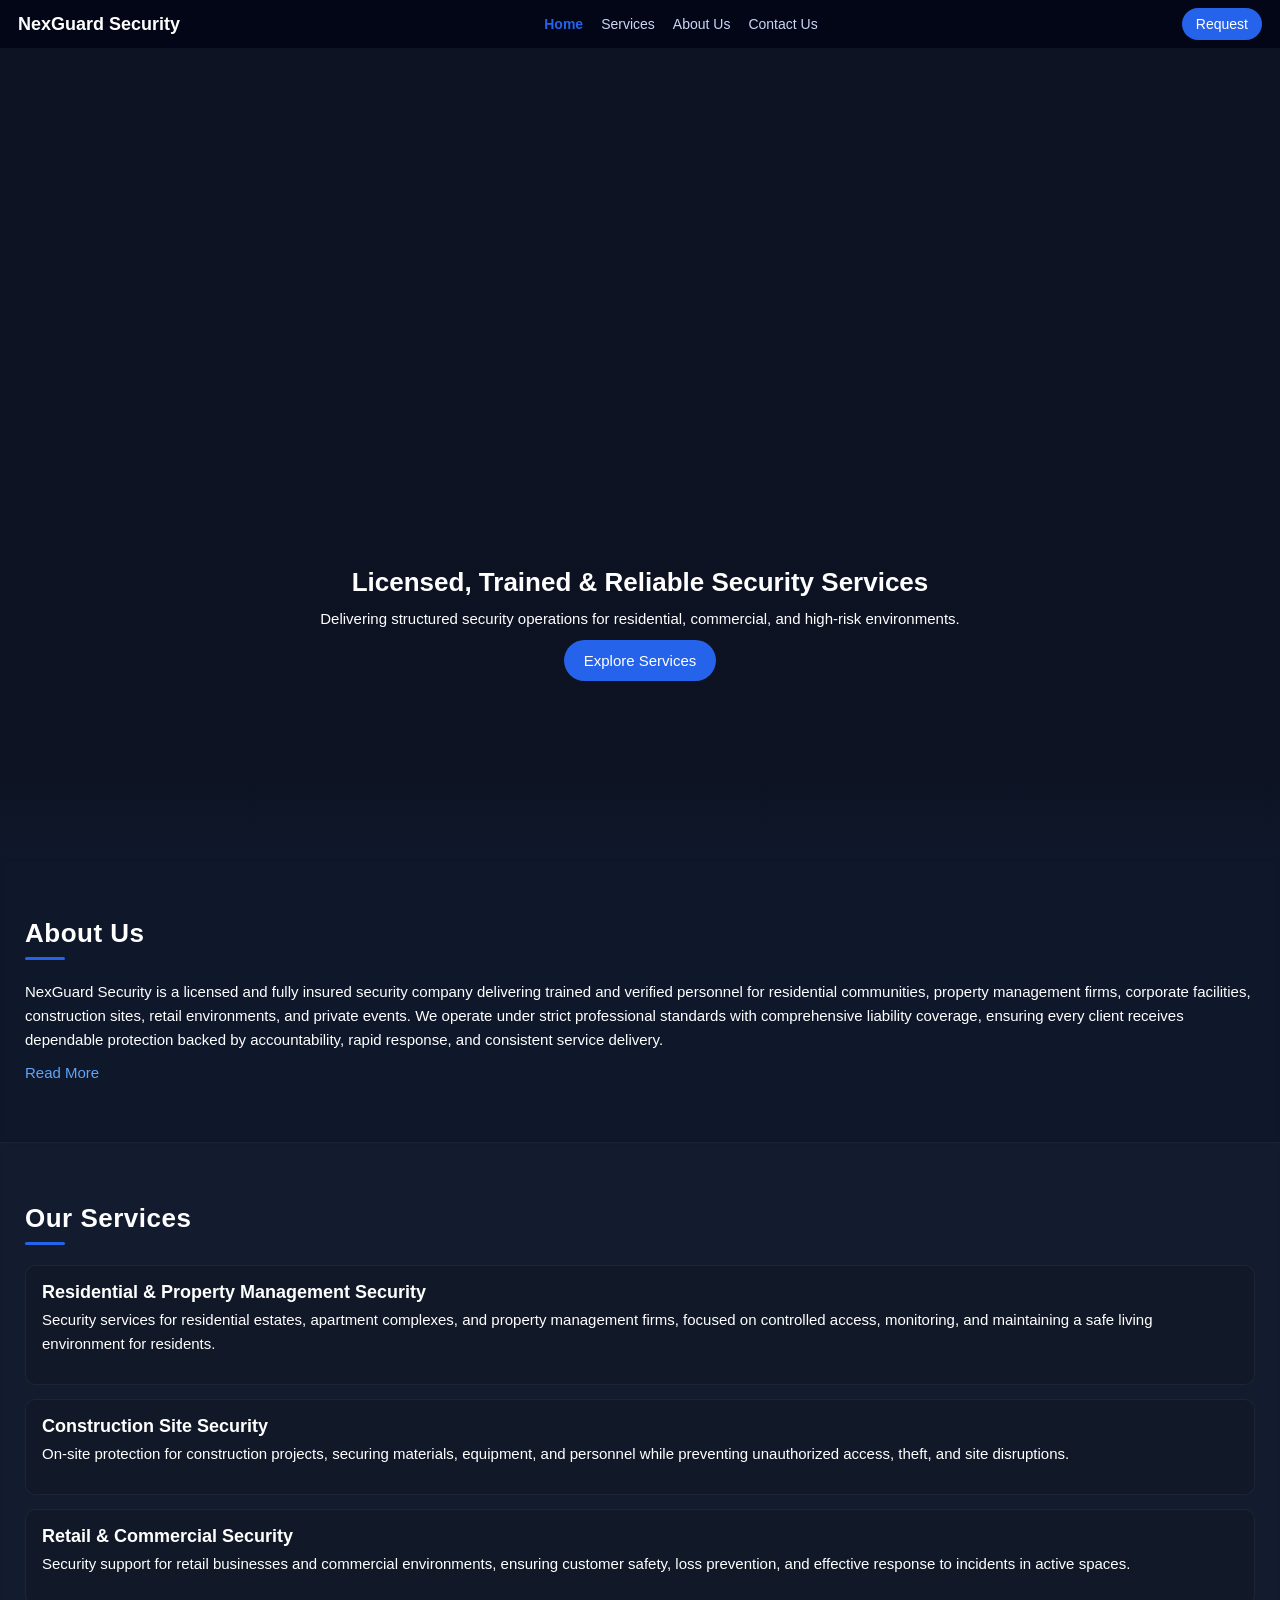
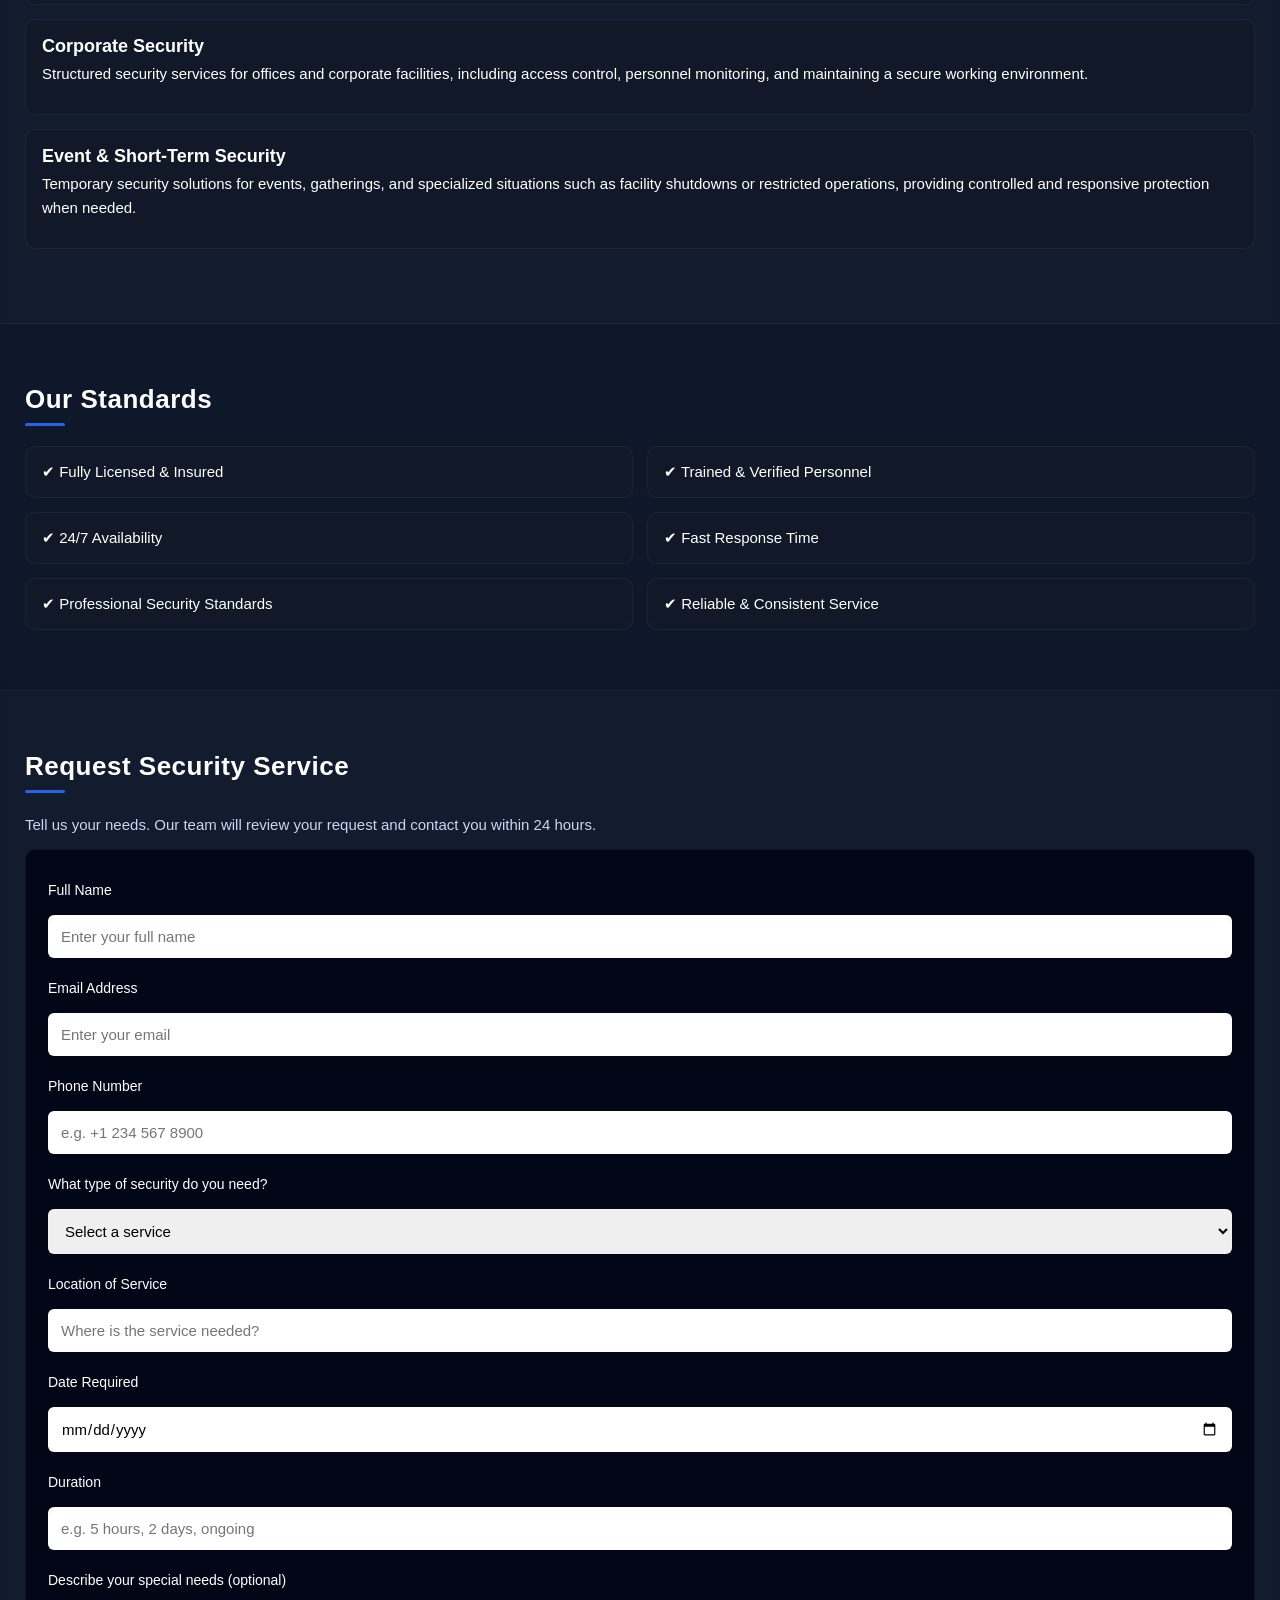
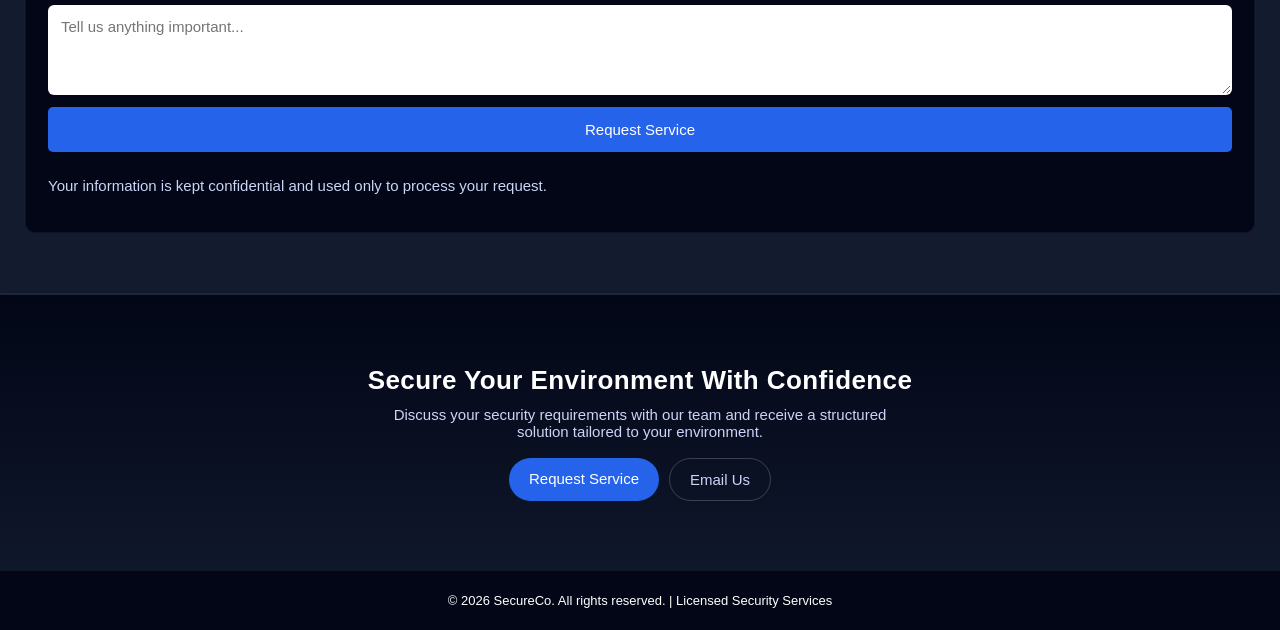
==== index.html @ 95b007ad "Add files via upload" ====
<!DOCTYPE html>
<html lang="en">
<head>
  <meta charset="UTF-8" />
  <meta name="viewport" content="width=device-width, initial-scale=1.0"/>
  <title>SecureCo</title>
  <link rel="stylesheet" href="style.css" />
</head>
<body>

  <!-- NAVBAR -->
  <nav>
    <div class="menu" id="menu-toggle">
      <span></span>
      <span></span>
      <span></span>
    </div>

    <div class="logo">NexGuard Security</div>

    <div class="nav-links" id="navLinks">
      <a href="#home">Home</a>
      <a href="#services">Services</a>
      <a href="#about">About Us</a>
      <a href="#contact">Contact Us</a>
    </div>

    <a href="#contact" class="nav-btn">Request</a>
  </nav>

  <!-- HERO -->
  <section class="hero" id="home">
    <div class="hero-content">
      <h1>Licensed, Trained & Reliable Security Services</h1>
      <p>Delivering structured security operations for residential, commercial, and high-risk environments.</p>
      <a href="#services" class="btn">Explore Services</a>
    </div>
  </section>

  <!-- ABOUT -->
  <section class="section" id="about">
    <h2>About Us</h2>
    <p>NexGuard Security is a licensed and fully insured security company delivering trained and verified personnel for residential communities, property management firms, corporate facilities, construction sites, retail environments, and private events. We operate under strict professional standards with comprehensive liability coverage, ensuring every client receives dependable protection backed by accountability, rapid response, and consistent service delivery.
    </p>
    <a href="about.html" class="link">Read More</a>
  </section>

  <!-- SERVICES -->
  <section class="section" id="services">
    <h2>Our Services</h2>

    <div class="card">
      <h3>Residential & Property Management Security</h3>
      <p>
      Security services for residential estates, apartment complexes, and property management firms, focused on controlled access, monitoring, and maintaining a safe living environment for residents.
      </p>
    </div>

    <div class="card">
      <h3>Construction Site Security</h3>
      <p>
      On-site protection for construction projects, securing materials, equipment, and personnel while preventing unauthorized access, theft, and site disruptions.
      </p>
    </div>

    <div class="card">
      <h3>Retail & Commercial Security</h3>
      <p>
      Security support for retail businesses and commercial environments, ensuring customer safety, loss prevention, and effective response to incidents in active spaces.
      </p>
    </div>

    <div class="card">
      <h3>Corporate Security</h3>
      <p>
      Structured security services for offices and corporate facilities, including access control, personnel monitoring, and maintaining a secure working environment.
      </p>
    </div>

    <div class="card">
      <h3>Event & Short-Term Security</h3>
      <p>
      Temporary security solutions for events, gatherings, and specialized situations such as facility shutdowns or restricted operations, providing controlled and responsive protection when needed.
      </p>
    </div>
</section>

  <!-- STANDARDS -->
<section class="section">
  <h2>Our Standards</h2>

  <div class="trust-grid">
    <div class="trust-item">✔ Fully Licensed & Insured</div>
    <div class="trust-item">✔ Trained & Verified Personnel</div>
    <div class="trust-item">✔ 24/7 Availability</div>
    <div class="trust-item">✔ Fast Response Time</div>
    <div class="trust-item">✔ Professional Security Standards</div>
    <div class="trust-item">✔ Reliable & Consistent Service</div>
  </div>
</section>

  <!-- CONTACT -->
 <section class="section" id="contact">
  <h2>Request Security Service</h2>
  <p class="form-intro">
    Tell us your needs. Our team will review your request and contact you within 24 hours.
  </p>

  <form name="contact" method="POST" data-netlify="true">

    <!-- BASIC INFO -->
    <label>Full Name</label>
    <input type="text" name="name" placeholder="Enter your full name" required>

    <label>Email Address</label>
    <input type="email" name="email" placeholder="Enter your email" required>

    <label>Phone Number</label>
    <input type="tel" name="phone" placeholder="e.g. +1 234 567 8900">

    <!-- SERVICE TYPE -->
    <label>What type of security do you need?</label>
    <select name="service" required>
      <option value="">Select a service</option>
      <option>Residential & Property Management Security</option>
      <option>Construction Site Security</option>
      <option>Retail & Commercial Security</option>
      <option>Corporate Security</option>
      <option>Event & Short-Term Security</option>
    </select>

    <!-- DETAILS -->
    <label>Location of Service</label>
    <input type="text" name="location" placeholder="Where is the service needed?">

    <label>Date Required</label>
    <input type="date" name="date">

    <label>Duration</label>
    <input type="text" name="duration" placeholder="e.g. 5 hours, 2 days, ongoing">

    <!-- SPECIAL NEEDS -->
    <label>Describe your special needs (optional)</label>
    <textarea name="message" placeholder="Tell us anything important..."></textarea>

    <button type="submit">Request Service</button>
    <p class="form-intro" style="margin-top:10px;">
        Your information is kept confidential and used only to process your request.
    </p>

  </form>
</section>

<!-- PRE FOOTER CTA -->
<section class="cta-section">
  <h2>Secure Your Environment With Confidence</h2>
  <p>
    Discuss your security requirements with our team and receive a structured solution tailored to your environment.
  </p>

  <div class="cta-actions">
    <a href="#contact" class="btn">Request Service</a>
    <a href="mailto:your@email.com" class="cta-secondary">Email Us</a>
  </div>
</section>

  <!-- FOOTER -->
  <footer>
    <p>© 2026 SecureCo. All rights reserved. | Licensed Security Services</p>
  </footer>

<script src="script.js" defer></script>
</body>
</html>
---- style.css ----
html {
  scroll-behavior: smooth;
  font-size: clamp(14px, 1.8vw, 16px);
}

* {
  margin: 0;
  padding: 0;
  box-sizing: border-box;
  font-family: Arial, sans-serif;
}

body {
  background: #0f172a;
  color: #fff;
}

/* NAVBAR */
nav {
  position: sticky;
  top: 0;
  background: #020617;
  display: flex;
  justify-content: space-between;
  align-items: center;
  padding: 8px 18px;
  z-index: 1000;
}

.menu {
  display: none;
  flex-direction: column;
  gap: 5px;
  cursor: pointer;
  z-index: 1100;
}

.menu span {
  width: 25px;
  height: 2px;
  background: white;
  transition: 0.3s ease;
}

/* X animation */
.menu.active span:nth-child(1) {
  transform: rotate(45deg) translate(5px, 5px);
}

.menu.active span:nth-child(2) {
  opacity: 0;
}

.menu.active span:nth-child(3) {
  transform: rotate(-45deg) translate(5px, -5px);
}

/* when active */
.menu.open {
  transform: rotate(90deg);
}

.logo {
  font-weight: bold;
  font-size: clamp(14px, 2.5vw, 18px);
}

.nav-links {
  display: flex;
  gap: 18px;
}


.nav-links a {
  color: #cbd5f5;
  text-decoration: none;
  font-size: 14px;
  transition: 0.2s;
}

.nav-links a:hover {
  color: #fff;
}

.nav-links a.active {
  color: #2563eb;
  font-weight: 600;
}

@media (max-width: 768px) {

  .menu {
    display: flex;
    cursor: pointer;
  }

  .nav-links {
    display: none;
    position: absolute;
    top: 60px;
    left: 0;
    right: 0;
    background: #020617;
    flex-direction: column;
    padding: 15px;
    gap: 15px;
  }

  .nav-links.show {
    display: flex;
  }
}

.nav-btn {
  background: #2563eb;
  padding: clamp(5px, 1.5vw, 8px) clamp(10px, 3vw, 14px);
  border-radius: 20px;
  font-size: clamp(12px, 2.5vw, 14px);
  text-decoration: none;
  color: #fff;
}

/* HERO */
.hero {
  height: 90vh;
  background:
    linear-gradient(
      to bottom,
      rgba(0,0,0,0.2) 0%,
      rgba(0,0,0,0.2) 88%,
      #0f172a 100%
    ),
    url("images/hero.webp") center/cover no-repeat;
  background-position: center 70%;
  display: flex;
  align-items: flex-end;
  justify-content: center;
  text-align: center;
  padding: clamp(15px, 4vw, 25px);
  padding-bottom: clamp(40px, 10vw, 80px);
}

.hero-content {
  margin-bottom: clamp(40px, 12vh, 120px);
}

.hero h1 {
  font-size: clamp(20px, 5vw, 26px);
  margin-bottom: clamp(8px, 2vw, 12px);
}

.hero p {
  font-size: clamp(13px, 3.5vw, 15px);
  margin-bottom: clamp(20px, 4vw, 25px);
}

.btn {
  background: #2563eb;
  padding: clamp(8px, 2.5vw, 12px) clamp(14px, 4vw, 20px);
  border-radius: 25px;
  text-decoration: none;
  color: white;
  font-size: clamp(13px, 3vw, 15px);
}

/* SECTION */
.section {
  padding: clamp(40px, 8vw, 60px) clamp(15px, 4vw, 25px);
  border-bottom: 1px solid rgba(255,255,255,0.05);
  backdrop-filter: blur(2px);
}

.section:nth-child(even) {
  background: rgba(255,255,255,0.02);
}

.section h2 {
  font-size: clamp(20px, 5vw, 26px);
  margin-bottom: clamp(15px, 4vw, 20px);
  font-weight: 700;
  letter-spacing: 0.5px;
  position: relative;
}

.section h2::after {
  content: "";
  display: block;
  width: clamp(30px, 8vw, 40px);
  height: 3px;
  background: #2563eb;
  margin-top: 8px;
  border-radius: 2px;
}

.section p {
  font-size: clamp(13px, 3.5vw, 15px);
  margin-bottom: clamp(8px, 2vw, 12px);
  line-height: 1.6;
}

.link {
  color: #60a5fa;
  text-decoration: none;
  font-size: clamp(13px, 3vw, 15px);
}

/* CARDS */
.card {
  background: #111827;
  padding: clamp(12px, 3vw, 16px);
  border-radius: 10px;
  margin-bottom: clamp(10px, 3vw, 14px);
  border: 1px solid rgba(255,255,255,0.05);
}

.card h3 {
  margin-bottom: 5px;
  font-size: clamp(15px, 4vw, 18px);
}

/* TRUSY */

.trust-grid {
  display: grid;
  grid-template-columns: 1fr 1fr;
  gap: clamp(10px, 3vw, 14px);
}

.trust-item {
  background: #111827;
  padding: clamp(12px, 3vw, 16px);
  border-radius: 10px;
  border: 1px solid rgba(255,255,255,0.05);
  font-size: clamp(13px, 3.5vw, 15px);
}

.trust-item:hover {
  transform: translateY(-2px);
  transition: 0.2s ease;
}

/* FORM */
form {
  display: flex;
  flex-direction: column;
  gap: clamp(8px, 2vw, 12px);
  background: #020617;
  padding: clamp(15px, 4vw, 22px);
  border-radius: 10px;
  border: 1px solid rgba(255,255,255,0.05);
}

.form-intro {
  font-size: clamp(12px, 3vw, 14px);
  margin-bottom: clamp(15px, 4vw, 20px);
  color: #cbd5f5;
}

form label {
  font-size: clamp(12px, 3vw, 14px);
  margin-top: 10px;
}

form input,
form select,
form textarea {
  padding: clamp(8px, 2.5vw, 12px);
  border-radius: 6px;
  border: 1px solid rgba(255,255,255,0.1);
  margin-top: 5px;
  font-size: clamp(13px, 3vw, 15px);
  outline: none;
}

form textarea {
  min-height: clamp(70px, 15vw, 90px);
}

button {
  padding: clamp(10px, 3vw, 14px);
  border: none;
  background: #2563eb;
  color: white;
  border-radius: 5px;
  font-size: clamp(13px, 3vw, 15px);
}
button:hover {
  opacity: 0.9;
}

/*PRE FOOTER CTA*/
.cta-section {
  background: linear-gradient(180deg, #020617, #0f172a);
  text-align: center;
  padding: clamp(50px, 10vw, 70px) clamp(15px, 4vw, 25px);
  border-top: 1px solid rgba(255,255,255,0.06);
}

.cta-section h2 {
  font-size: clamp(20px, 5vw, 26px);
  margin-bottom: 10px;
  letter-spacing: 0.4px;
}

.cta-section p {
  max-width: 520px;
  margin: 0 auto 18px;
  font-size: clamp(13px, 3.5vw, 15px);
  color: #cbd5f5;
}

.cta-actions {
  display: flex;
  justify-content: center;
  gap: 10px;
  flex-wrap: wrap;
  margin-top: 5px;
}

.cta-secondary {
  border: 1px solid rgba(255,255,255,0.2);
  padding: clamp(8px, 2.5vw, 12px) clamp(14px, 4vw, 20px);
  border-radius: 25px;
  color: #cbd5f5;
  text-decoration: none;
  font-size: clamp(13px, 3vw, 15px);
}

.cta-secondary:hover {
  border-color: #2563eb;
  color: #fff;
}

/* FOOTER */
footer {
  text-align: center;
  padding: clamp(15px, 4vw, 22px);
  font-size: clamp(11px, 3vw, 13px);
  background: #020617;
}

/*ABOUT PAGE*/
.about-page {
  max-width: 900px;
  margin: auto;
  padding: clamp(20px, 5vw, 40px);
}
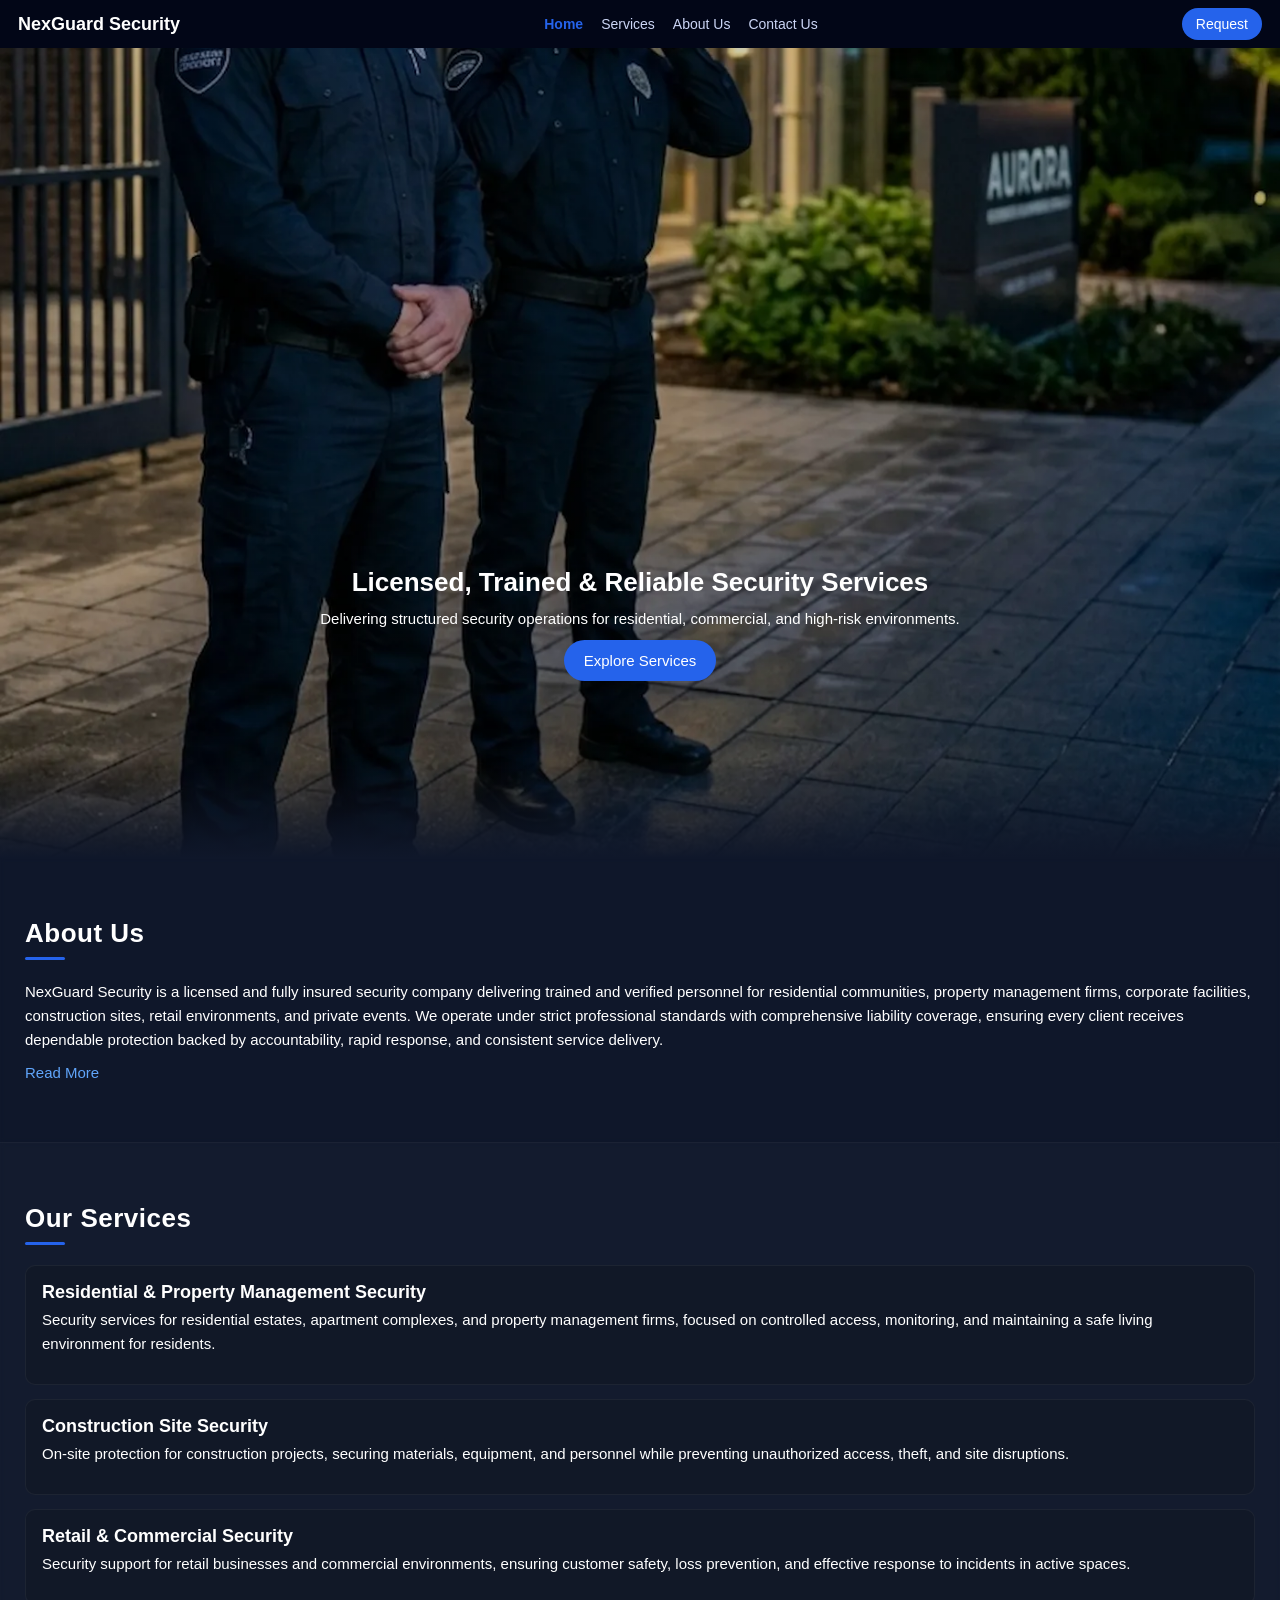
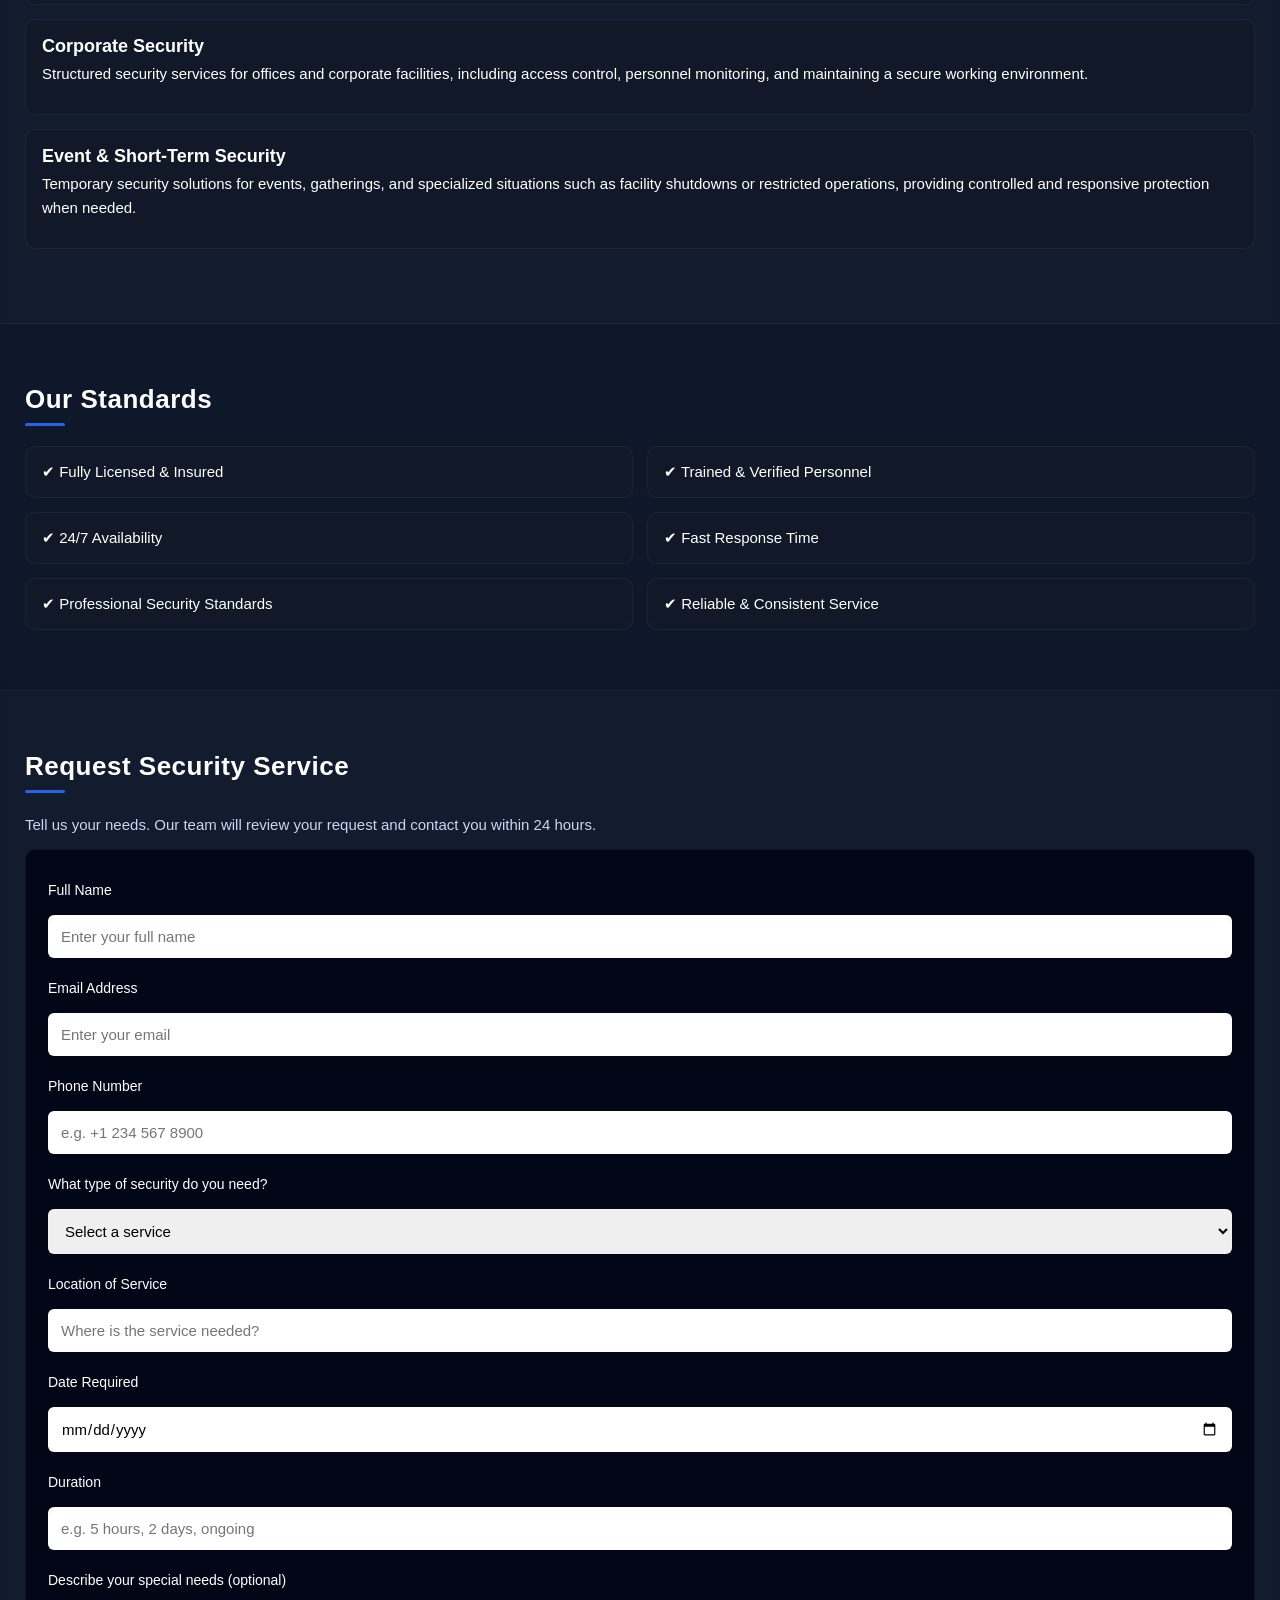
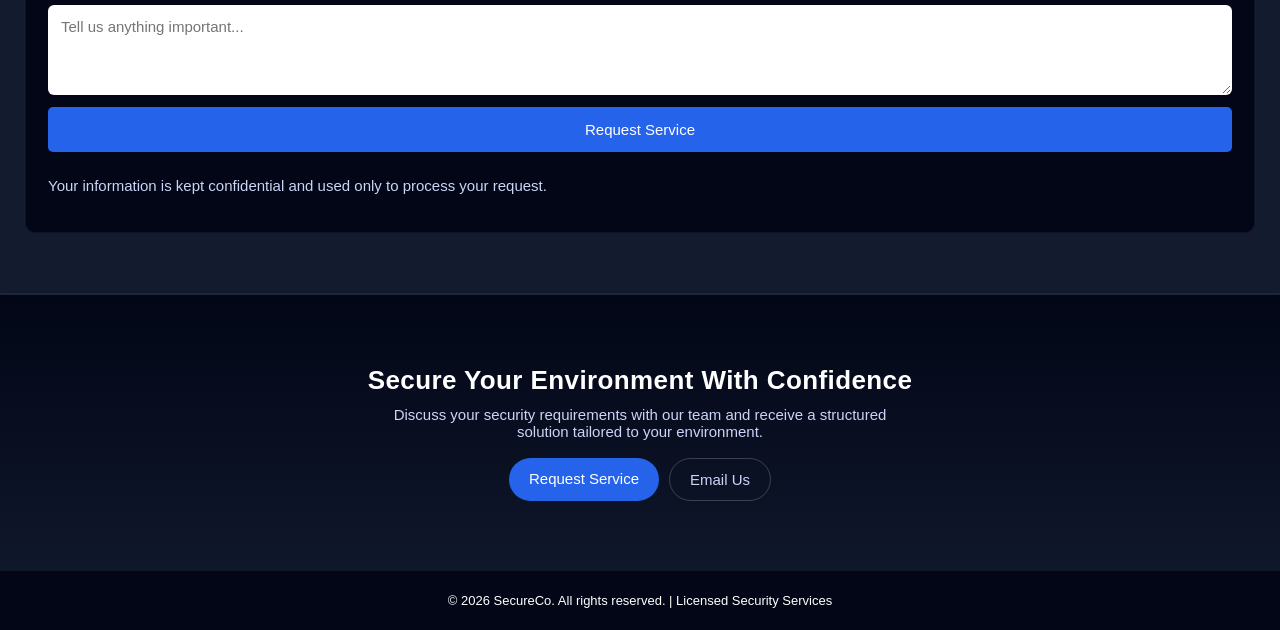
==== commit 25fad2ea: "Add files via upload" ====
--- a/index.html
+++ b/index.html
@@ -4,6 +4,7 @@
   <meta charset="UTF-8" />
   <meta name="viewport" content="width=device-width, initial-scale=1.0"/>
   <title>SecureCo</title>
+  <link rel="preload" as="image" href="images/hero.webp">
   <link rel="stylesheet" href="style.css" />
 </head>
 <body>
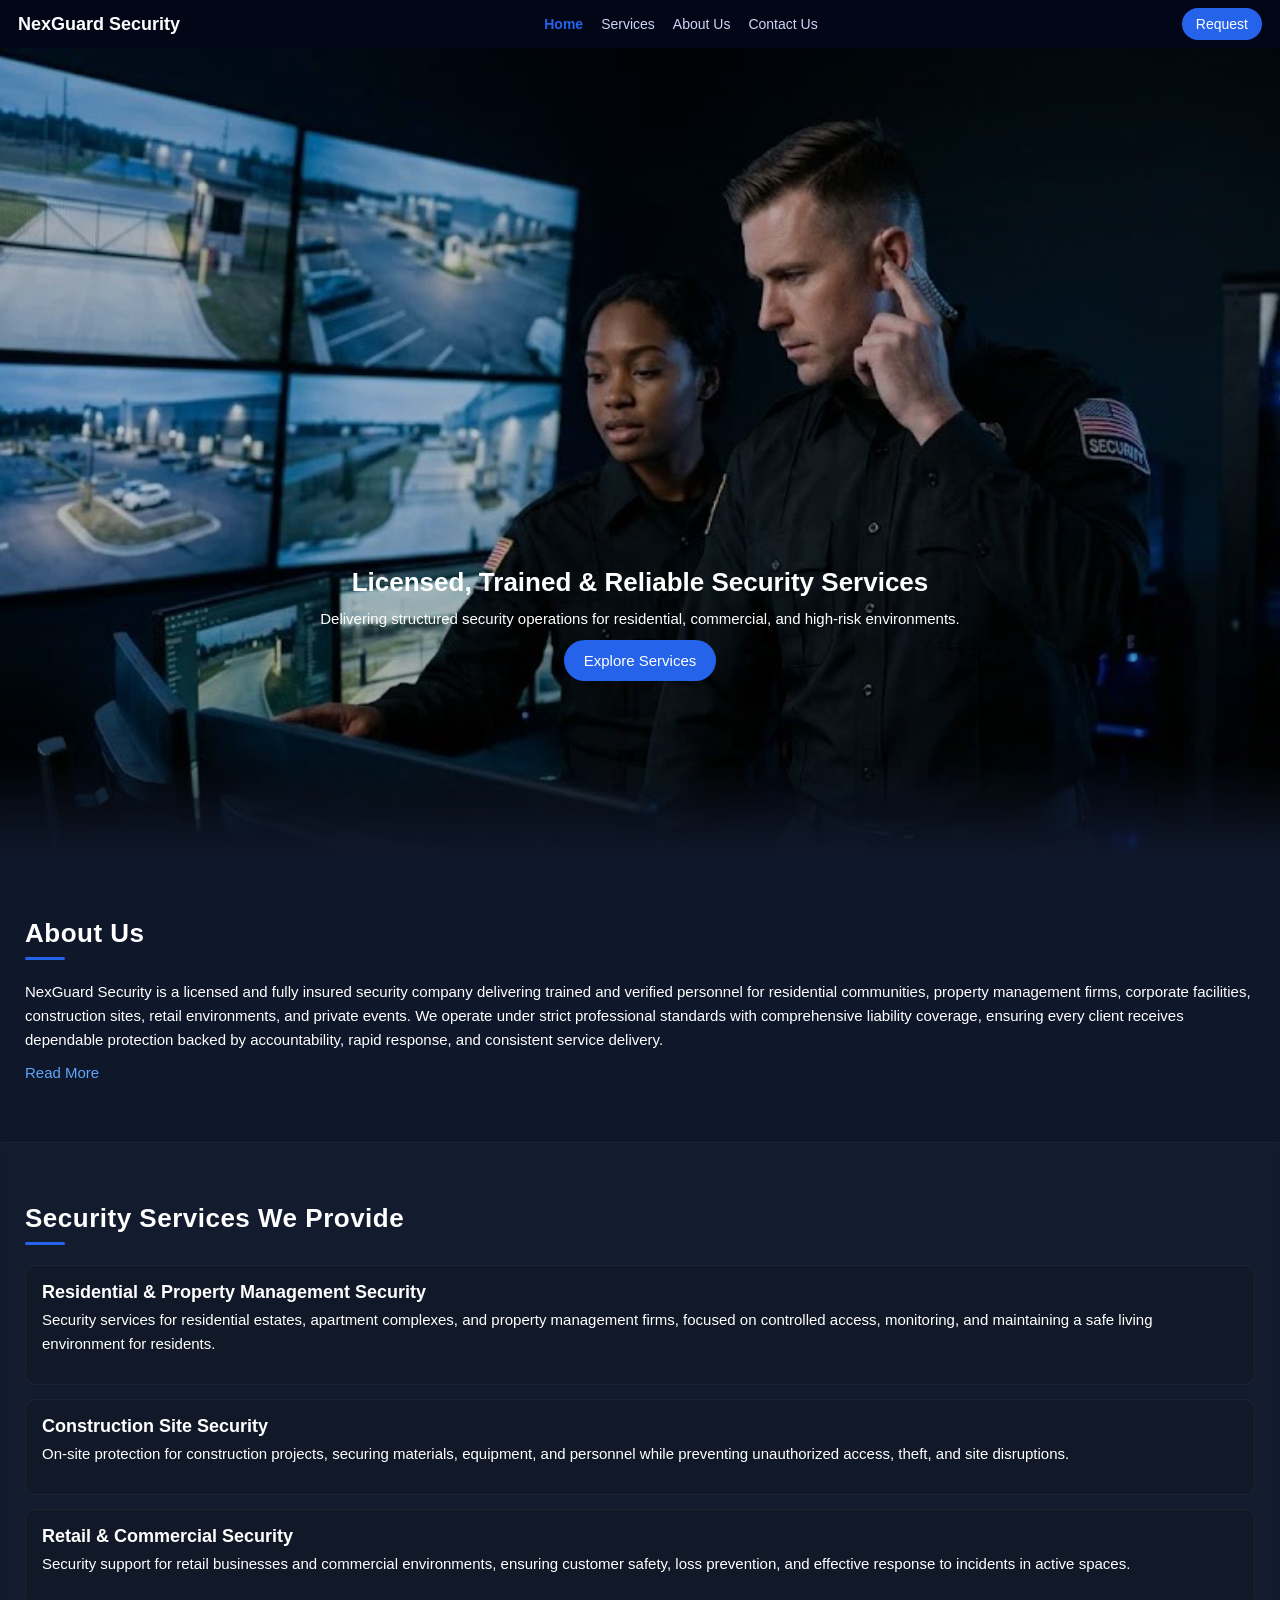
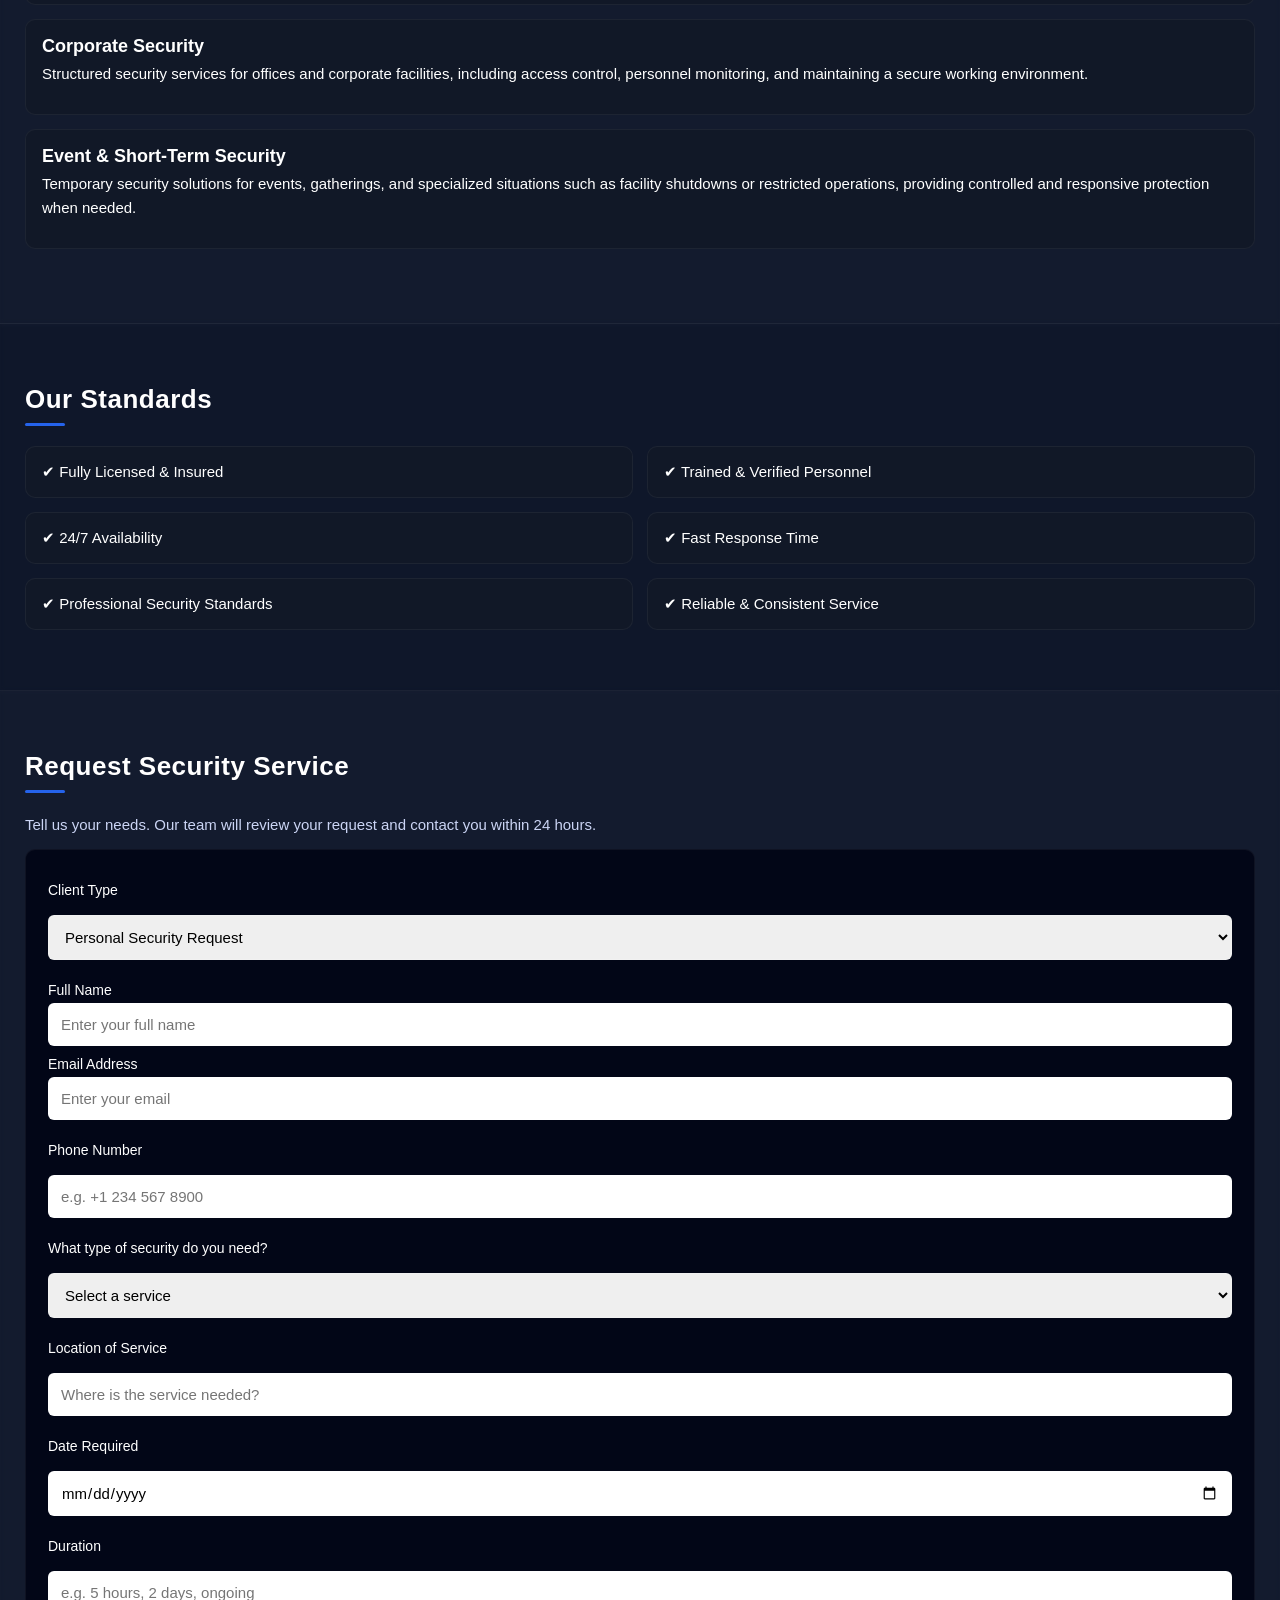
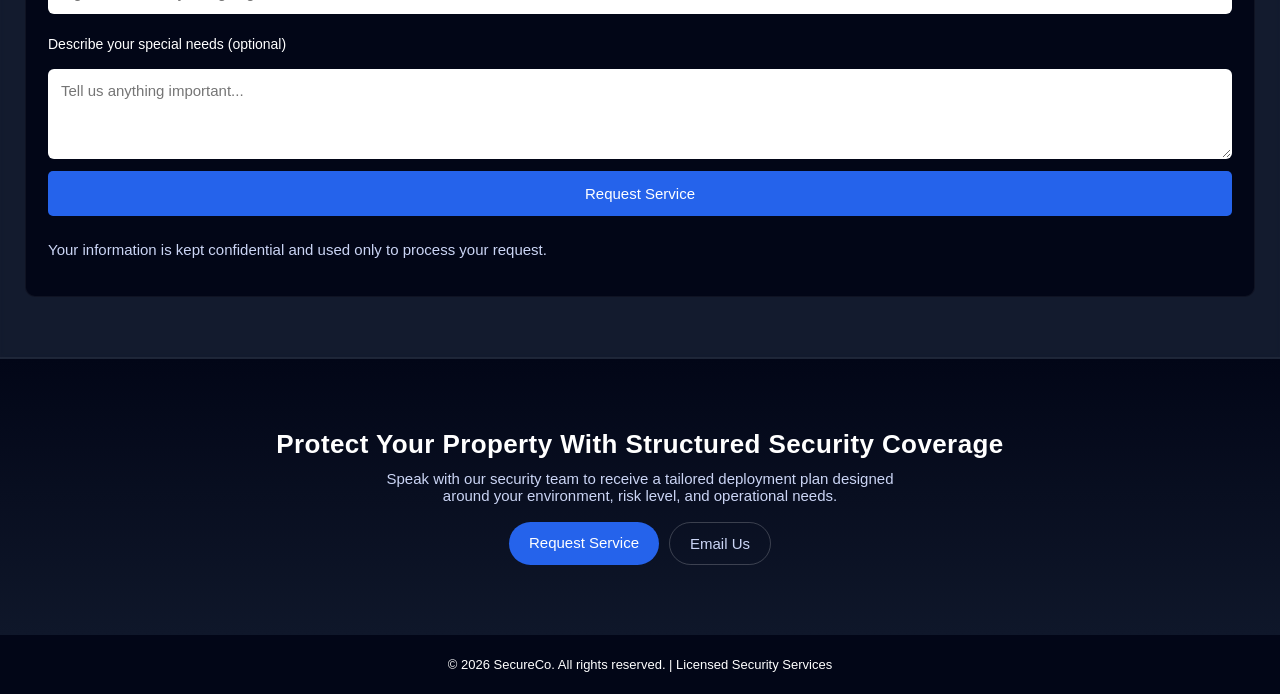
==== commit 723c5920: "Initial commit of Security company" ====
--- a/index.html
+++ b/index.html
@@ -4,7 +4,7 @@
   <meta charset="UTF-8" />
   <meta name="viewport" content="width=device-width, initial-scale=1.0"/>
   <title>SecureCo</title>
-  <link rel="preload" as="image" href="images/hero.webp">
+  <link rel="preload" as="image" href="/images/hero.webp">
   <link rel="stylesheet" href="style.css" />
 </head>
 <body>
@@ -22,7 +22,7 @@
     <div class="nav-links" id="navLinks">
       <a href="#home">Home</a>
       <a href="#services">Services</a>
-      <a href="#about">About Us</a>
+      <a href="about.html">About Us</a>
       <a href="#contact">Contact Us</a>
     </div>
 
@@ -48,7 +48,7 @@
 
   <!-- SERVICES -->
   <section class="section" id="services">
-    <h2>Our Services</h2>
+    <h2>Security Services We Provide</h2>
 
     <div class="card">
       <h3>Residential & Property Management Security</h3>
@@ -108,13 +108,35 @@
   </p>
 
   <form name="contact" method="POST" data-netlify="true">
+  <!-- CLIENT TYPE -->
+  <label>Client Type</label>
+  <select name="clientType" id="clientType" required>
+    <option value="personal" selected>Personal Security Request</option>
+    <option value="company">Company / Organization</option>
+  </select>
 
-    <!-- BASIC INFO -->
+  <!-- PERSONAL GROUP -->
+  <div id="personalFields">
+
     <label>Full Name</label>
-    <input type="text" name="name" placeholder="Enter your full name" required>
+    <input type="text" name="fullName" placeholder="Enter your full name" required>
 
     <label>Email Address</label>
     <input type="email" name="email" placeholder="Enter your email" required>
+
+  </div>
+
+  <!-- COMPANY GROUP -->
+  <div id="companyFields" style="display:none;">
+
+    <label>Company Name</label>
+    <input type="text" name="companyName" placeholder="Enter company name">
+
+    <label>Business Email</label>
+    <input type="email" name="businessEmail" placeholder="Enter company email">
+
+  </div>
+    
 
     <label>Phone Number</label>
     <input type="tel" name="phone" placeholder="e.g. +1 234 567 8900">
@@ -144,7 +166,7 @@
     <label>Describe your special needs (optional)</label>
     <textarea name="message" placeholder="Tell us anything important..."></textarea>
 
-    <button type="submit">Request Service</button>
+    <button type="submit" style="cursor: pointer;">Request Service</button>
     <p class="form-intro" style="margin-top:10px;">
         Your information is kept confidential and used only to process your request.
     </p>
@@ -154,10 +176,8 @@
 
 <!-- PRE FOOTER CTA -->
 <section class="cta-section">
-  <h2>Secure Your Environment With Confidence</h2>
-  <p>
-    Discuss your security requirements with our team and receive a structured solution tailored to your environment.
-  </p>
+  <h2>Protect Your Property With Structured Security Coverage</h2>
+   <p>Speak with our security team to receive a tailored deployment plan designed around your environment, risk level, and operational needs.</p>
 
   <div class="cta-actions">
     <a href="#contact" class="btn">Request Service</a>
--- a/style.css
+++ b/style.css
@@ -76,10 +76,26 @@
   text-decoration: none;
   font-size: 14px;
   transition: 0.2s;
+  position: relative;
 }
 
 .nav-links a:hover {
   color: #fff;
+}
+
+.nav-links a::after {
+  content: "";
+  position: absolute;
+  left: 0;
+  bottom: -3px;
+  width: 0%;
+  height: 2px;
+  background: #2563eb;
+  transition: width 0.25s ease;
+}
+
+.nav-links a:hover::after {
+  width: 100%;
 }
 
 .nav-links a.active {
@@ -91,7 +107,6 @@
 
   .menu {
     display: flex;
-    cursor: pointer;
   }
 
   .nav-links {
@@ -131,7 +146,7 @@
       #0f172a 100%
     ),
     url("images/hero.webp") center/cover no-repeat;
-  background-position: center 70%;
+  background-position: center top;
   display: flex;
   align-items: flex-end;
   justify-content: center;
@@ -161,6 +176,12 @@
   text-decoration: none;
   color: white;
   font-size: clamp(13px, 3vw, 15px);
+  transition: all 0.2s ease;
+}
+
+.btn:hover {
+  transform: translateY(-2px);
+  box-shadow: 0 6px 14px rgba(37,99,235,0.3);
 }
 
 /* SECTION */
@@ -211,6 +232,7 @@
   border-radius: 10px;
   margin-bottom: clamp(10px, 3vw, 14px);
   border: 1px solid rgba(255,255,255,0.05);
+  transition: transform 0.25s ease, box-shadow 0.25s ease;
 }
 
 .card h3 {
@@ -232,11 +254,13 @@
   border-radius: 10px;
   border: 1px solid rgba(255,255,255,0.05);
   font-size: clamp(13px, 3.5vw, 15px);
-}
-
+  transition: transform 0.25s ease, box-shadow 0.25s ease;
+}
+
+.card:hover,
 .trust-item:hover {
-  transform: translateY(-2px);
-  transition: 0.2s ease;
+  transform: translateY(-6px);
+  box-shadow: 0px 10px 25px rgba(0,0,0,0.25);
 }
 
 /* FORM */
@@ -272,6 +296,31 @@
   outline: none;
 }
 
+form div input {
+  display: block;
+  width: 100%;
+  box-sizing: border-box;
+  padding: clamp(8px, 2.5vw, 12px);
+  border-radius: 6px;
+  border: 1px solid rgba(255,255,255,0.1);
+  margin-top: 5px;
+  font-size: clamp(13px, 3vw, 15px);
+  outline: none;
+}
+
+form div label {
+  display: block;
+  margin-top: 10px;
+  font-size: clamp(12px, 3vw, 14px);
+}
+
+form input:focus,
+form select:focus,
+form textarea:focus {
+  border-color: #2563eb;
+  box-shadow: 0 0 0 2px rgba(37,99,235,0.2);
+}
+
 form textarea {
   min-height: clamp(70px, 15vw, 90px);
 }
@@ -344,4 +393,4 @@
   max-width: 900px;
   margin: auto;
   padding: clamp(20px, 5vw, 40px);
-}+}
